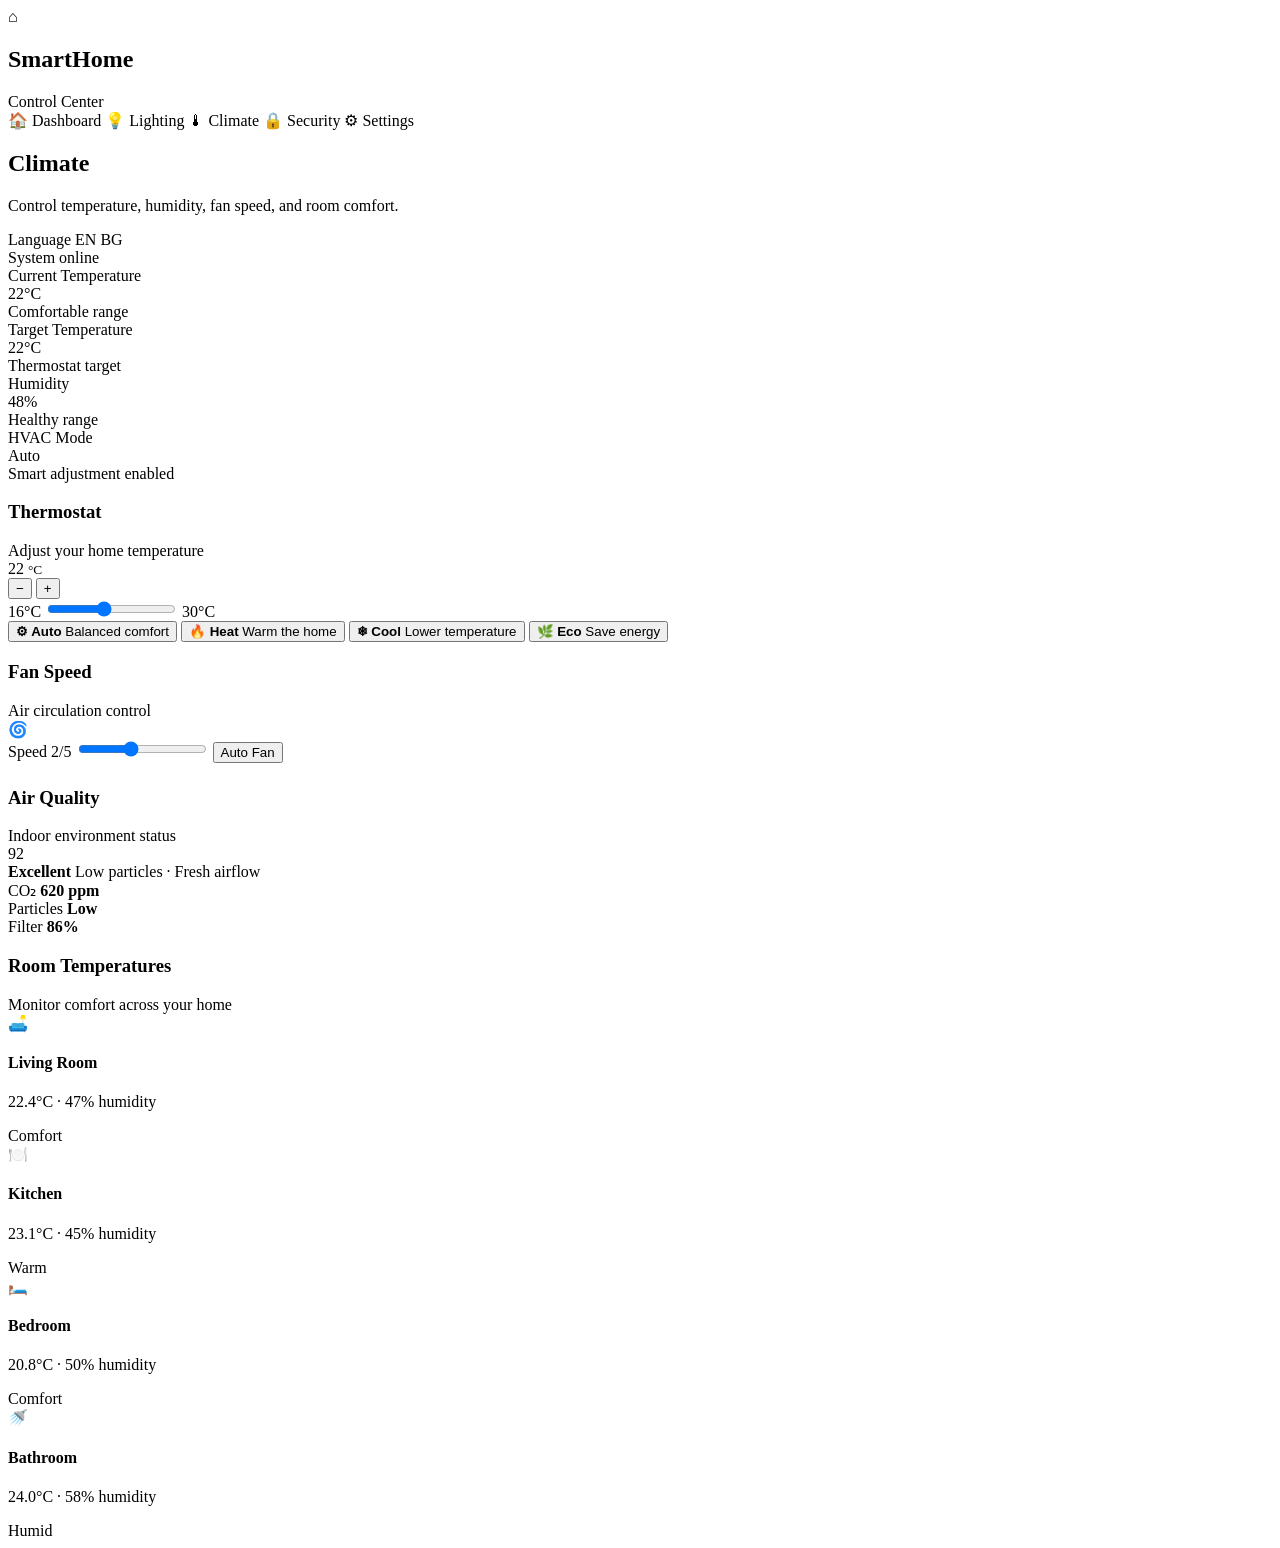
==== src/main/resources/templates/climate.html @ ca8c5885 "smartHome" ====
<!DOCTYPE html>
<html lang="en" th:lang="${#locale.language}" xmlns:th="http://www.thymeleaf.org">
<head>
    <meta charset="UTF-8">
    <meta name="viewport" content="width=device-width, initial-scale=1.0">
    <title th:text="#{climate.page.title}">Climate - Smart Home</title>
    <link rel="stylesheet" th:href="@{/css/dashboard.css}">
</head>

<body>
<div class="app">
    <aside class="sidebar">
        <div class="brand">
            <div class="brand-icon">⌂</div>
            <div>
                <h1 th:text="#{app.brand}">SmartHome</h1>
                <span th:text="#{app.subtitle}">Control Center</span>
            </div>
        </div>

        <nav class="nav">
            <a class="nav-item" th:href="@{/}" th:text="'🏠 ' + #{nav.dashboard}">🏠 Dashboard</a>
            <a class="nav-item" th:href="@{/lighting}" th:text="'💡 ' + #{nav.lighting}">💡 Lighting</a>
            <a class="nav-item active" th:href="@{/climate}" th:text="'🌡 ' + #{nav.climate}">🌡 Climate</a>
            <a class="nav-item" th:href="@{/security}" th:text="'🔒 ' + #{nav.security}">🔒 Security</a>
            <a class="nav-item" th:href="@{/settings}"  th:text="'⚙ ' + #{nav.settings}">⚙ Settings</a>
        </nav>
    </aside>

    <main class="main">
        <section class="topbar">
            <div>
                <h2 th:text="#{climate.page.heading}">Climate</h2>
                <p th:text="#{climate.page.description}">Control temperature, humidity, fan speed, and room comfort.</p>
            </div>

            <div class="topbar-actions">
                <div class="language-switch">
                    <span class="language-title" th:text="#{language.label}">Language</span>

                    <a class="language-button"
                       th:href="@{/climate(lang='en')}"
                       th:classappend="${#locale.language == 'en'} ? ' active' : ''">
                        EN
                    </a>

                    <a class="language-button"
                       th:href="@{/climate(lang='bg')}"
                       th:classappend="${#locale.language == 'bg'} ? ' active' : ''">
                        BG
                    </a>
                </div>

                <div class="status-pill">
                    <span class="status-dot"></span>
                    <span th:text="#{topbar.online}">System online</span>
                </div>
            </div>
        </section>

        <section class="summary-grid">
            <article class="summary-card">
                <div class="summary-label" th:text="#{climate.summary.currentTemperature}">Current Temperature</div>
                <div class="summary-value"><span id="currentTemperature">22</span>°C</div>
                <div class="summary-trend" th:text="#{climate.summary.currentTemperature.status}">Comfortable range</div>
            </article>

            <article class="summary-card">
                <div class="summary-label" th:text="#{climate.summary.targetTemperature}">Target Temperature</div>
                <div class="summary-value"><span id="targetTemperatureSummary">22</span>°C</div>
                <div class="summary-trend" th:text="#{climate.summary.targetTemperature.status}">Thermostat target</div>
            </article>

            <article class="summary-card">
                <div class="summary-label" th:text="#{climate.summary.humidity}">Humidity</div>
                <div class="summary-value"><span id="humidityValue">48</span>%</div>
                <div class="summary-trend" th:text="#{climate.summary.humidity.status}">Healthy range</div>
            </article>

            <article class="summary-card">
                <div class="summary-label" th:text="#{climate.summary.hvacMode}">HVAC Mode</div>
                <div class="summary-value climate-mode-summary" id="activeModeSummary" th:text="#{climate.mode.auto}">Auto</div>
                <div class="summary-trend" th:text="#{climate.summary.hvacMode.status}">Smart adjustment enabled</div>
            </article>
        </section>

        <section class="content-grid climate-layout">
            <div class="panel climate-control-panel">
                <div class="panel-header">
                    <div>
                        <h3 th:text="#{climate.thermostat.title}">Thermostat</h3>
                        <span th:text="#{climate.thermostat.subtitle}">Adjust your home temperature</span>
                    </div>

                    <span class="climate-status-badge"
                          id="systemStatus"
                          th:data-eco-saving="#{climate.status.ecoSaving}"
                          th:data-heating-active="#{climate.status.heatingActive}"
                          th:data-cooling-active="#{climate.status.coolingActive}"
                          th:data-stable="#{climate.status.stable}"
                          th:text="#{climate.status.heatingStandby}">
                        Heating standby
                    </span>
                </div>

                <div class="climate-thermostat">
                    <div class="climate-ring">
                        <div class="climate-ring-inner">
                            <span id="targetTemperature">22</span>
                            <small>°C</small>
                        </div>
                    </div>

                    <div class="climate-actions">
                        <button class="climate-round-button" type="button" onclick="changeTargetTemperature(-1)">−</button>
                        <button class="climate-round-button" type="button" onclick="changeTargetTemperature(1)">+</button>
                    </div>

                    <div class="temperature-range">
                        <span>16°C</span>
                        <input id="temperatureSlider"
                               class="temperature-slider"
                               type="range"
                               min="16"
                               max="30"
                               value="22"
                               oninput="setTargetTemperature(this.value)">
                        <span>30°C</span>
                    </div>
                </div>

                <div class="climate-modes">
                    <button class="mode-card active"
                            type="button"
                            th:data-mode="#{climate.mode.auto}"
                            onclick="setClimateMode(event, this.dataset.mode)">
                        <strong th:text="'⚙ ' + #{climate.mode.auto}">⚙ Auto</strong>
                        <span th:text="#{climate.mode.auto.description}">Balanced comfort</span>
                    </button>

                    <button class="mode-card"
                            type="button"
                            th:data-mode="#{climate.mode.heat}"
                            onclick="setClimateMode(event, this.dataset.mode)">
                        <strong th:text="'🔥 ' + #{climate.mode.heat}">🔥 Heat</strong>
                        <span th:text="#{climate.mode.heat.description}">Warm the home</span>
                    </button>

                    <button class="mode-card"
                            type="button"
                            th:data-mode="#{climate.mode.cool}"
                            onclick="setClimateMode(event, this.dataset.mode)">
                        <strong th:text="'❄ ' + #{climate.mode.cool}">❄ Cool</strong>
                        <span th:text="#{climate.mode.cool.description}">Lower temperature</span>
                    </button>

                    <button class="mode-card"
                            type="button"
                            th:data-mode="#{climate.mode.eco}"
                            onclick="setClimateMode(event, this.dataset.mode)">
                        <strong th:text="'🌿 ' + #{climate.mode.eco}">🌿 Eco</strong>
                        <span th:text="#{climate.mode.eco.description}">Save energy</span>
                    </button>
                </div>
            </div>

            <div class="side-stack">
                <section class="panel">
                    <div class="panel-header">
                        <div>
                            <h3 th:text="#{climate.fan.title}">Fan Speed</h3>
                            <span th:text="#{climate.fan.subtitle}">Air circulation control</span>
                        </div>
                    </div>

                    <div class="fan-control">
                        <div class="fan-icon" id="fanIcon">🌀</div>

                        <label class="brightness-label">
                            <span th:text="#{climate.fan.speed}">Speed</span>
                            <span class="brightness-value"><span id="fanSpeedValue">2</span>/5</span>
                        </label>

                        <input id="fanSpeedSlider"
                               class="brightness-slider"
                               type="range"
                               min="0"
                               max="5"
                               value="2"
                               oninput="updateFanSpeed(this.value)">

                        <button class="scene-button fan-auto-button"
                                type="button"
                                onclick="setAutoFan()"
                                th:text="#{climate.fan.auto}">
                            Auto Fan
                        </button>
                    </div>
                </section>

                <section class="panel" style="margin-top: 24px;">
                    <div class="panel-header">
                        <div>
                            <h3 th:text="#{climate.airQuality.title}">Air Quality</h3>
                            <span th:text="#{climate.airQuality.subtitle}">Indoor environment status</span>
                        </div>
                    </div>

                    <div class="air-quality-card">
                        <div class="air-quality-score">92</div>
                        <div>
                            <strong th:text="#{climate.airQuality.excellent}">Excellent</strong>
                            <span th:text="#{climate.airQuality.details}">Low particles · Fresh airflow</span>
                        </div>
                    </div>

                    <div class="climate-metric-list">
                        <div class="climate-metric">
                            <span th:text="#{climate.airQuality.co2}">CO₂</span>
                            <strong>620 ppm</strong>
                        </div>
                        <div class="climate-metric">
                            <span th:text="#{climate.airQuality.particles}">Particles</span>
                            <strong th:text="#{climate.airQuality.particles.low}">Low</strong>
                        </div>
                        <div class="climate-metric">
                            <span th:text="#{climate.airQuality.filter}">Filter</span>
                            <strong>86%</strong>
                        </div>
                    </div>
                </section>
            </div>
        </section>

        <section class="panel room-climate-panel">
            <div class="panel-header">
                <div>
                    <h3 th:text="#{climate.rooms.title}">Room Temperatures</h3>
                    <span th:text="#{climate.rooms.subtitle}">Monitor comfort across your home</span>
                </div>
            </div>

            <div class="room-climate-grid">
                <article class="room-climate-card">
                    <div class="device-icon">🛋️</div>
                    <div>
                        <h4 th:text="#{climate.room.livingRoom}">Living Room</h4>
                        <p th:text="#{climate.room.livingRoom.details}">22.4°C · 47% humidity</p>
                    </div>
                    <span class="room-status comfortable" th:text="#{climate.room.status.comfort}">Comfort</span>
                </article>

                <article class="room-climate-card">
                    <div class="device-icon">🍽️</div>
                    <div>
                        <h4 th:text="#{climate.room.kitchen}">Kitchen</h4>
                        <p th:text="#{climate.room.kitchen.details}">23.1°C · 45% humidity</p>
                    </div>
                    <span class="room-status warm" th:text="#{climate.room.status.warm}">Warm</span>
                </article>

                <article class="room-climate-card">
                    <div class="device-icon">🛏️</div>
                    <div>
                        <h4 th:text="#{climate.room.bedroom}">Bedroom</h4>
                        <p th:text="#{climate.room.bedroom.details}">20.8°C · 50% humidity</p>
                    </div>
                    <span class="room-status comfortable" th:text="#{climate.room.status.comfort}">Comfort</span>
                </article>

                <article class="room-climate-card">
                    <div class="device-icon">🚿</div>
                    <div>
                        <h4 th:text="#{climate.room.bathroom}">Bathroom</h4>
                        <p th:text="#{climate.room.bathroom.details}">24.0°C · 58% humidity</p>
                    </div>
                    <span class="room-status humid" th:text="#{climate.room.status.humid}">Humid</span>
                </article>
            </div>
        </section>
    </main>
</div>

<script>
    let targetTemperature = 22;

    function changeTargetTemperature(amount) {
        setTargetTemperature(targetTemperature + amount);
    }

    function setTargetTemperature(value) {
        targetTemperature = Number(value);

        if (targetTemperature < 16) {
            targetTemperature = 16;
        }

        if (targetTemperature > 30) {
            targetTemperature = 30;
        }

        document.getElementById("targetTemperature").textContent = targetTemperature;
        document.getElementById("targetTemperatureSummary").textContent = targetTemperature;
        document.getElementById("temperatureSlider").value = targetTemperature;

        updateSystemStatus();
    }

    function setClimateMode(event, mode) {
        document.querySelectorAll(".mode-card").forEach(card => {
            card.classList.remove("active");
        });

        event.currentTarget.classList.add("active");
        document.getElementById("activeModeSummary").textContent = mode;

        updateSystemStatus();
    }

    function updateSystemStatus() {
        const currentTemperature = Number(document.getElementById("currentTemperature").textContent);
        const activeMode = document.getElementById("activeModeSummary").textContent;
        const systemStatus = document.getElementById("systemStatus");
        const ecoMode = document.querySelector(".mode-card:nth-child(4)").dataset.mode;

        if (activeMode === ecoMode) {
            systemStatus.textContent = systemStatus.dataset.ecoSaving;
            return;
        }

        if (targetTemperature > currentTemperature) {
            systemStatus.textContent = systemStatus.dataset.heatingActive;
        } else if (targetTemperature < currentTemperature) {
            systemStatus.textContent = systemStatus.dataset.coolingActive;
        } else {
            systemStatus.textContent = systemStatus.dataset.stable;
        }
    }

    function updateFanSpeed(value) {
        document.getElementById("fanSpeedValue").textContent = value;

        const fanIcon = document.getElementById("fanIcon");

        if (Number(value) === 0) {
            fanIcon.textContent = "⏸";
        } else {
            fanIcon.textContent = "🌀";
        }
    }

    function setAutoFan() {
        document.getElementById("fanSpeedSlider").value = 3;
        updateFanSpeed(3);
    }

    updateSystemStatus();
</script>
</body>
</html>
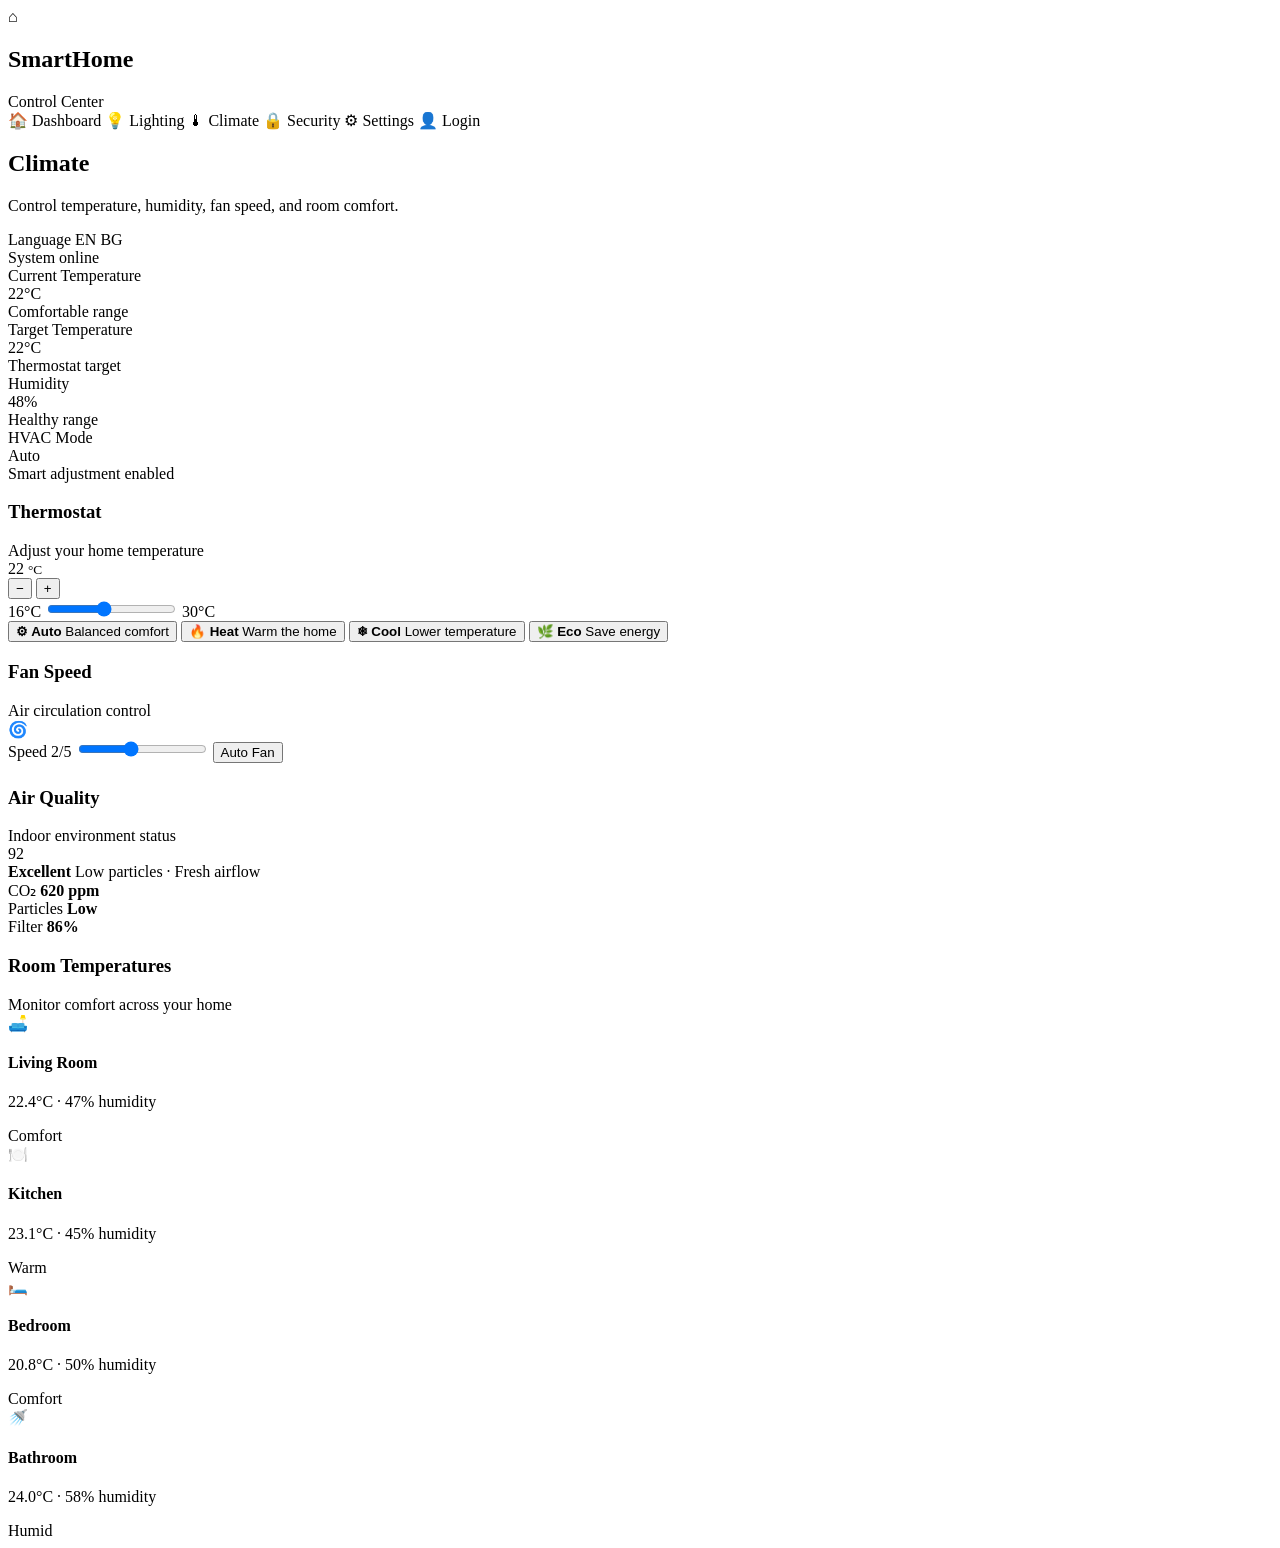
==== commit a36dd965: "css modify" ====
--- a/src/main/resources/templates/climate.html
+++ b/src/main/resources/templates/climate.html
@@ -24,6 +24,7 @@
             <a class="nav-item active" th:href="@{/climate}" th:text="'🌡 ' + #{nav.climate}">🌡 Climate</a>
             <a class="nav-item" th:href="@{/security}" th:text="'🔒 ' + #{nav.security}">🔒 Security</a>
             <a class="nav-item" th:href="@{/settings}"  th:text="'⚙ ' + #{nav.settings}">⚙ Settings</a>
+            <a class="nav-item" th:href="@{/login}" th:text="'👤 ' + #{nav.login}">👤 Login</a>
         </nav>
     </aside>
 
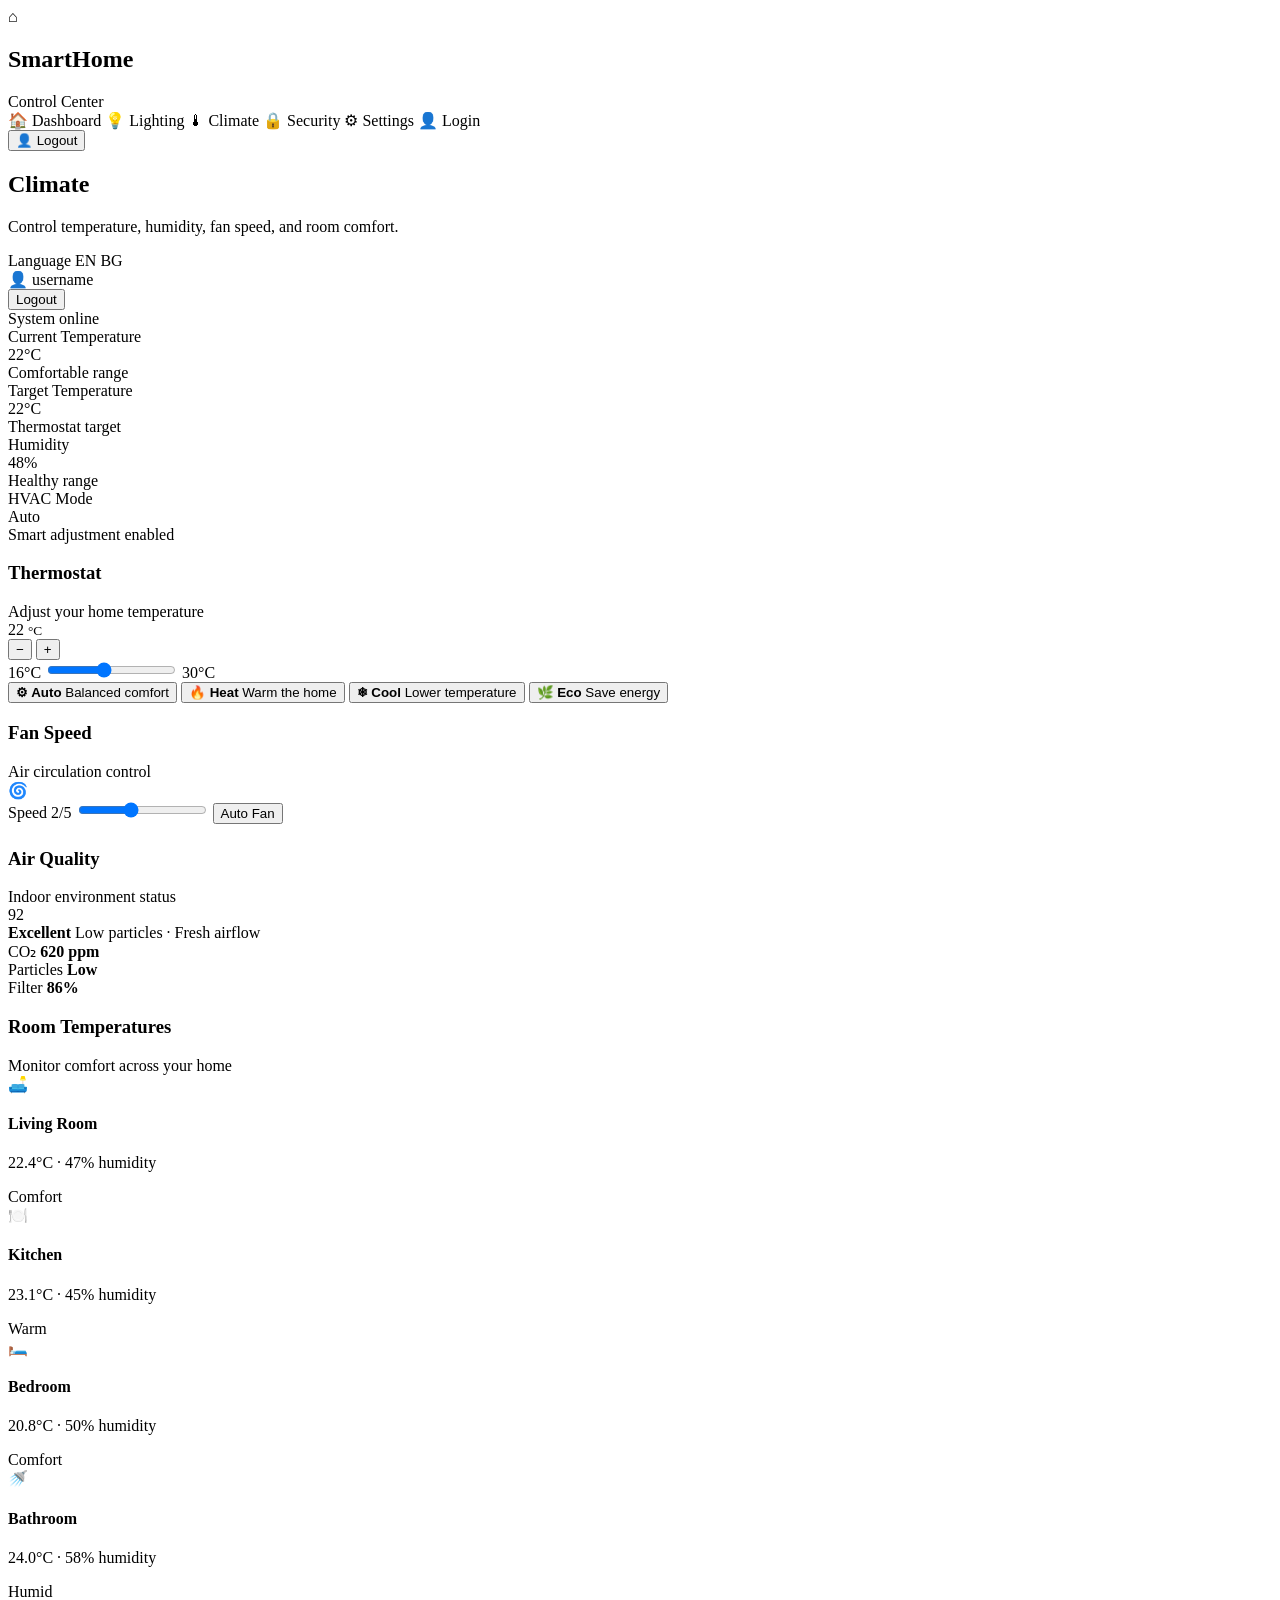
==== commit 6dd701df: "Add Logout button when user logged in and update CSS, Fix Bg translation" ====
--- a/src/main/resources/templates/climate.html
+++ b/src/main/resources/templates/climate.html
@@ -24,7 +24,13 @@
             <a class="nav-item active" th:href="@{/climate}" th:text="'🌡 ' + #{nav.climate}">🌡 Climate</a>
             <a class="nav-item" th:href="@{/security}" th:text="'🔒 ' + #{nav.security}">🔒 Security</a>
             <a class="nav-item" th:href="@{/settings}"  th:text="'⚙ ' + #{nav.settings}">⚙ Settings</a>
-            <a class="nav-item" th:href="@{/login}" th:text="'👤 ' + #{nav.login}">👤 Login</a>
+            <a class="nav-item" th:if="${loggedInUsername == null}" th:href="@{/login}" th:text="'👤 ' + #{nav.login}">
+                👤 Login </a>
+            <form th:if="${loggedInUsername != null}" th:action="@{/logout}" method="post" class="nav-logout-form">
+                <button type="submit" class="nav-item nav-logout-button" th:text="'👤 ' + #{nav.logout}">
+                    👤 Logout
+                </button>
+            </form>
         </nav>
     </aside>
 
@@ -51,7 +57,13 @@
                         BG
                     </a>
                 </div>
-
+                <div class="user-pill" th:if="${loggedInUsername != null}">
+                    👤 <span th:text="${loggedInUsername}">username</span>
+                </div>
+
+                <form class="topbar-form" th:if="${loggedInUsername != null}" th:action="@{/logout}" method="post">
+                    <button class="topbar-login-button" type="submit" th:text="'👤 ' + #{nav.logout}">Logout</button>
+                </form>
                 <div class="status-pill">
                     <span class="status-dot"></span>
                     <span th:text="#{topbar.online}">System online</span>
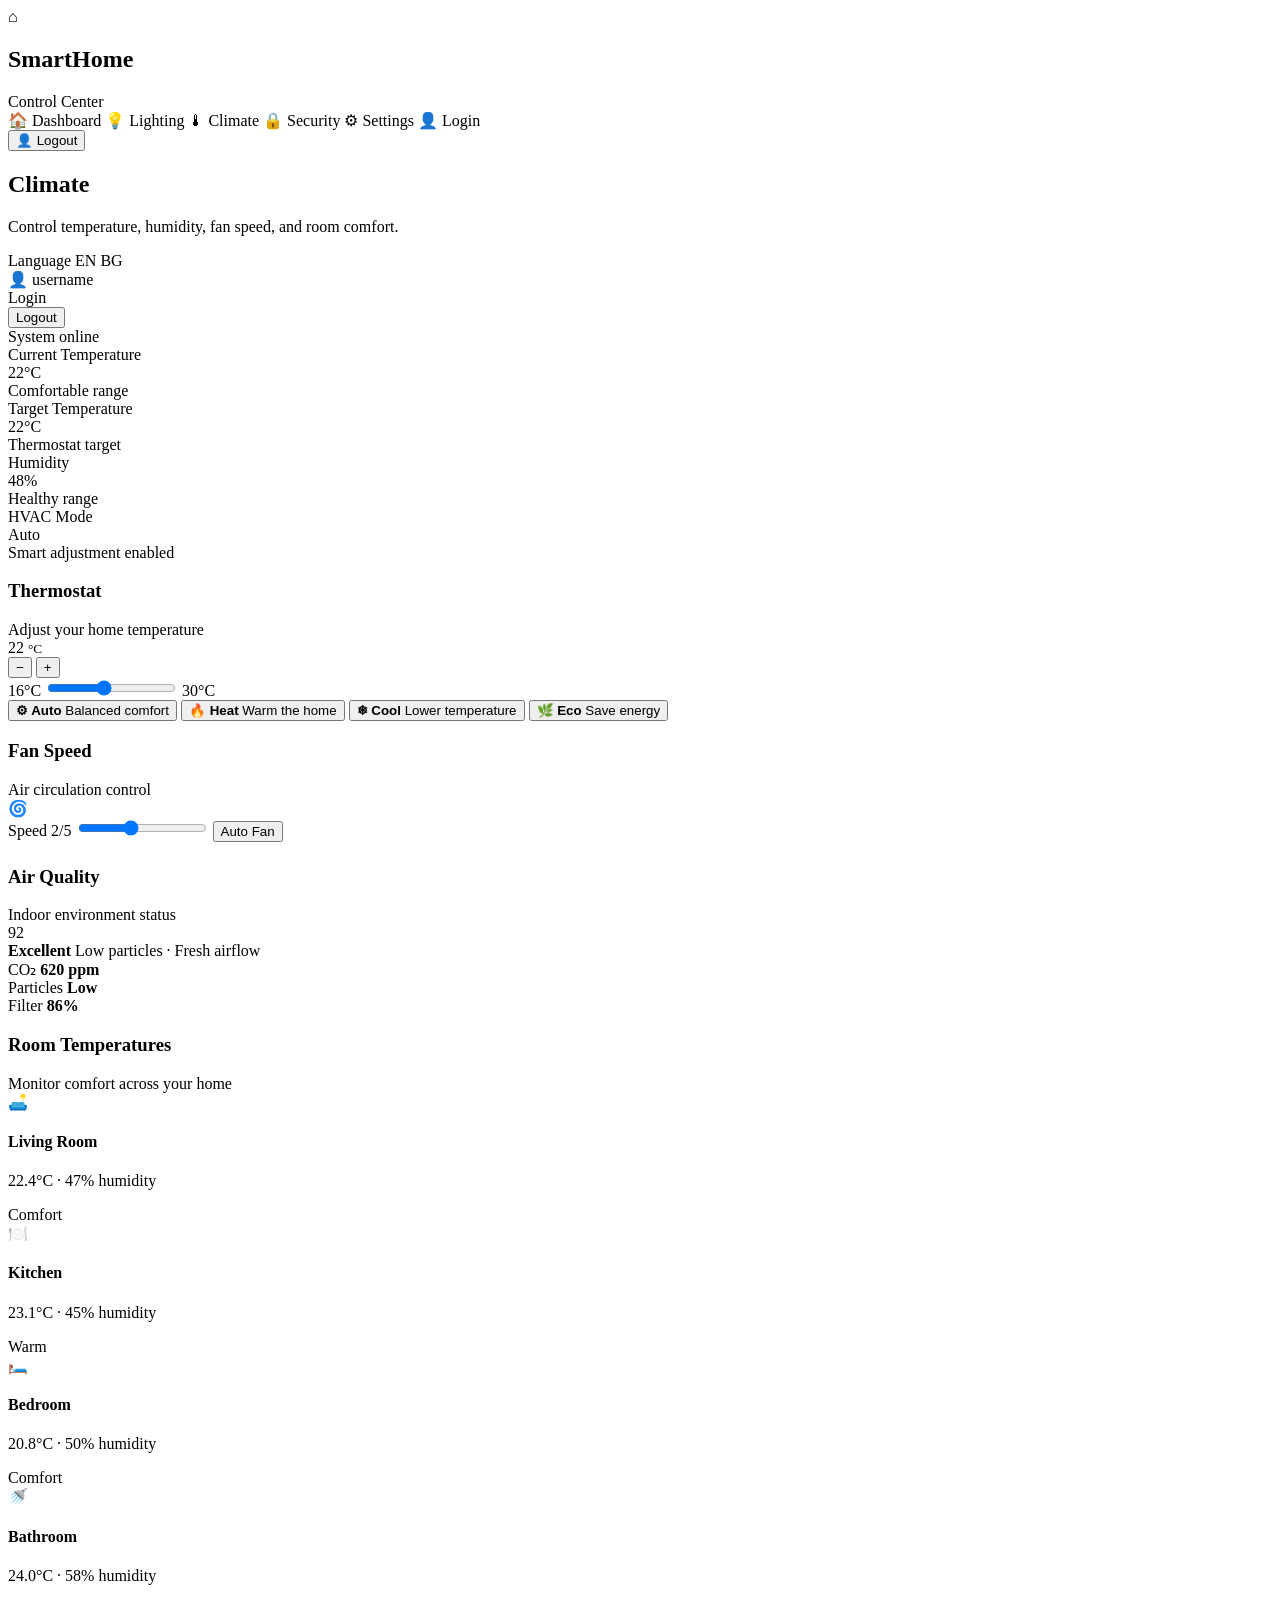
==== commit f766dea5: "minor nav-item fixes" ====
--- a/src/main/resources/templates/climate.html
+++ b/src/main/resources/templates/climate.html
@@ -24,8 +24,7 @@
             <a class="nav-item active" th:href="@{/climate}" th:text="'🌡 ' + #{nav.climate}">🌡 Climate</a>
             <a class="nav-item" th:href="@{/security}" th:text="'🔒 ' + #{nav.security}">🔒 Security</a>
             <a class="nav-item" th:href="@{/settings}"  th:text="'⚙ ' + #{nav.settings}">⚙ Settings</a>
-            <a class="nav-item" th:if="${loggedInUsername == null}" th:href="@{/login}" th:text="'👤 ' + #{nav.login}">
-                👤 Login </a>
+            <a class="nav-item" th:if="${loggedInUsername == null}" th:href="@{/login}" th:text="'👤 ' + #{nav.login}">👤 Login </a>
             <form th:if="${loggedInUsername != null}" th:action="@{/logout}" method="post" class="nav-logout-form">
                 <button type="submit" class="nav-item nav-logout-button" th:text="'👤 ' + #{nav.logout}">
                     👤 Logout
@@ -60,9 +59,14 @@
                 <div class="user-pill" th:if="${loggedInUsername != null}">
                     👤 <span th:text="${loggedInUsername}">username</span>
                 </div>
-
+                <a th:if="${loggedInUsername == null}"
+                   class="topbar-login-button"
+                   th:href="@{/login}"
+                   th:text="#{nav.login}">
+                    Login
+                </a>
                 <form class="topbar-form" th:if="${loggedInUsername != null}" th:action="@{/logout}" method="post">
-                    <button class="topbar-login-button" type="submit" th:text="'👤 ' + #{nav.logout}">Logout</button>
+                    <button class="topbar-login-button" type="submit" th:text="#{nav.logout}">Logout</button>
                 </form>
                 <div class="status-pill">
                     <span class="status-dot"></span>
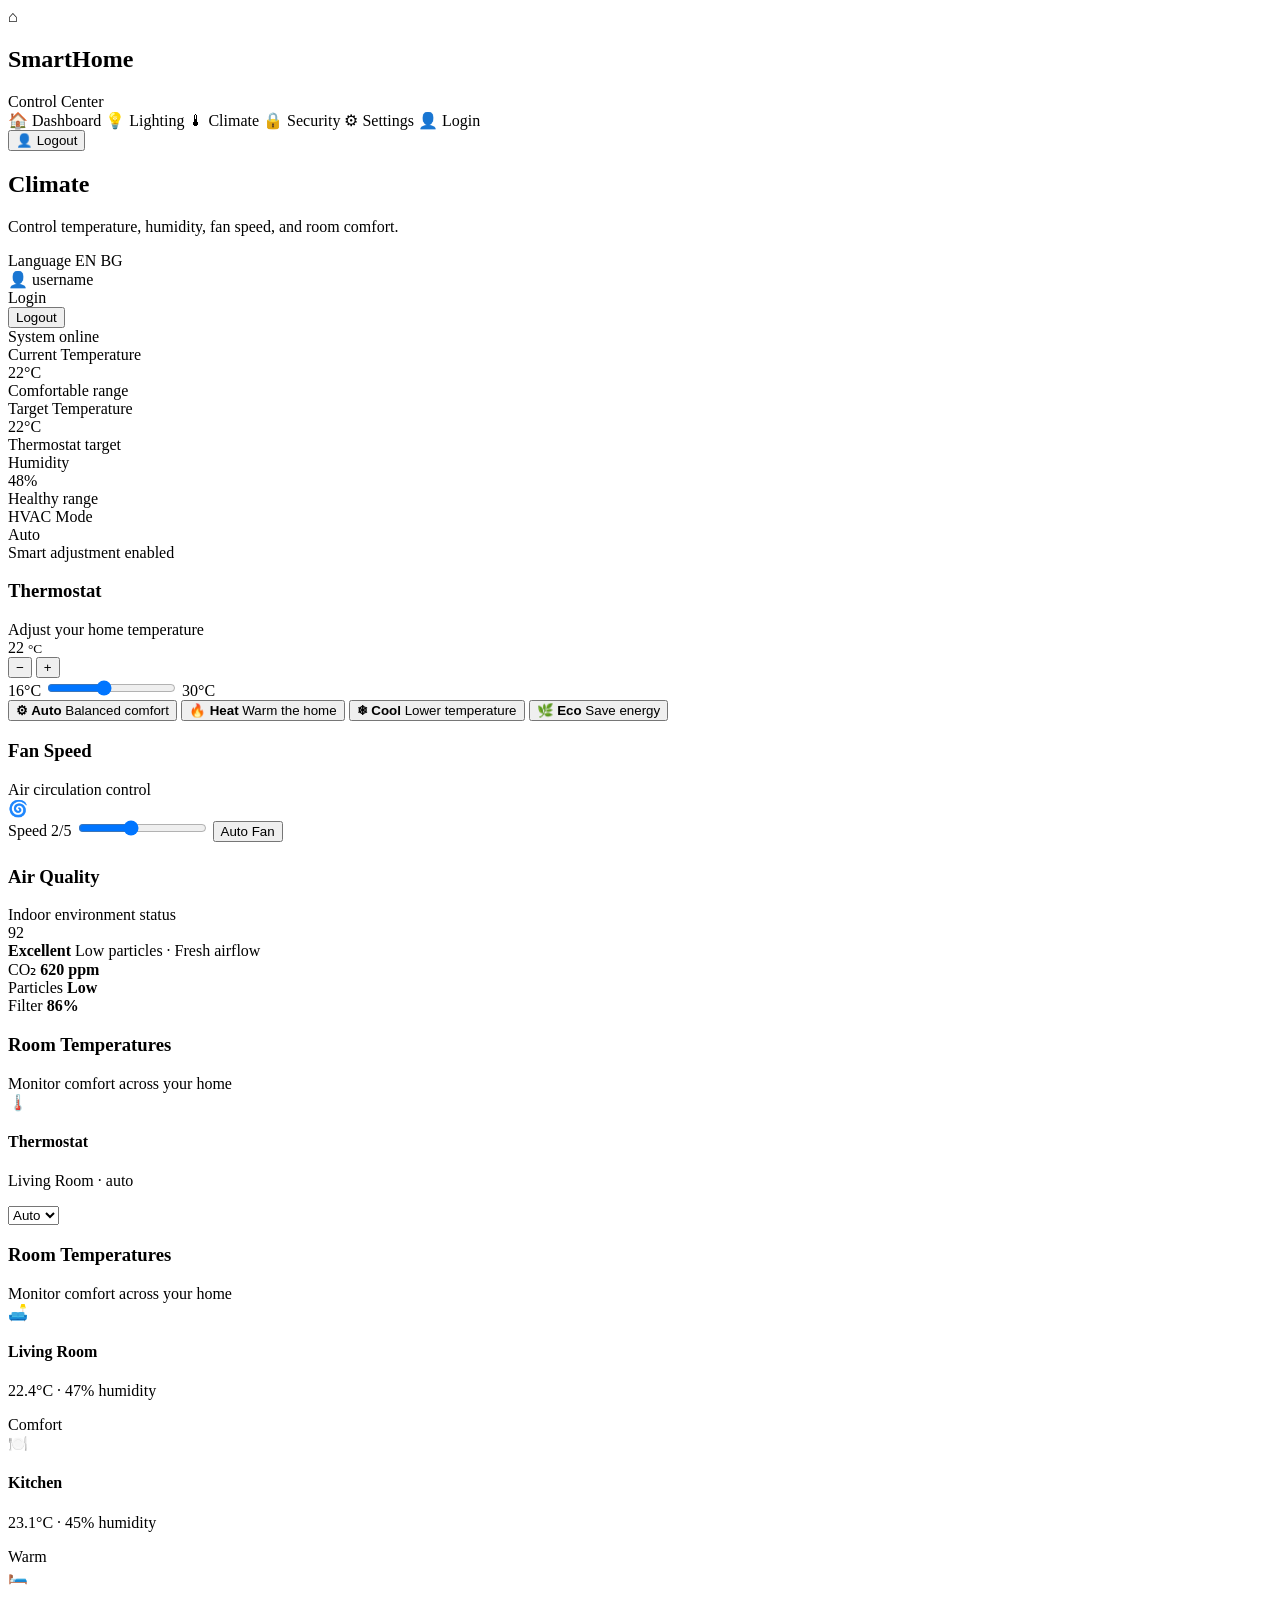
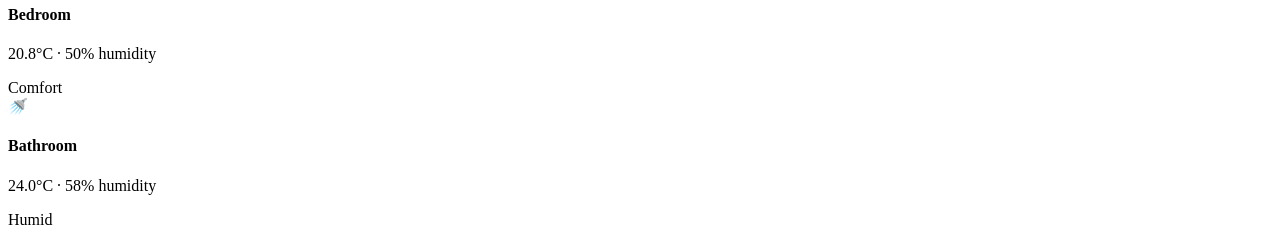
==== commit d1038636: "Improve form validation for registration, login, and device creation, Redirect unauthenticated users" ====
--- a/src/main/resources/templates/climate.html
+++ b/src/main/resources/templates/climate.html
@@ -258,6 +258,42 @@
             </div>
 
             <div class="room-climate-grid">
+                <article class="room-climate-card" th:each="device : ${devices}">
+                    <div class="device-icon">🌡️</div>
+
+                    <div>
+                        <h4 th:text="${device.name}">Thermostat</h4>
+                        <p>
+                            <span th:text="${device.room}">Living Room</span>
+                            ·
+                            <span th:text="${device.mode}">auto</span>
+                        </p>
+                    </div>
+
+                    <form th:action="@{/devices/mode}" method="post">
+                        <input type="hidden" name="deviceId" th:value="${device.id}">
+                        <input type="hidden" name="returnTo" value="/climate">
+
+                        <select name="mode" class="form-input" onchange="this.form.submit()">
+                            <option value="auto" th:selected="${device.mode == 'auto'}">Auto</option>
+                            <option value="heat" th:selected="${device.mode == 'heat'}">Heat</option>
+                            <option value="cool" th:selected="${device.mode == 'cool'}">Cool</option>
+                            <option value="eco" th:selected="${device.mode == 'eco'}">Eco</option>
+                        </select>
+                    </form>
+                </article>
+            </div>
+        </section>
+
+        <section class="panel room-climate-panel">
+            <div class="panel-header">
+                <div>
+                    <h3 th:text="#{climate.rooms.title}">Room Temperatures</h3>
+                    <span th:text="#{climate.rooms.subtitle}">Monitor comfort across your home</span>
+                </div>
+            </div>
+
+            <div class="room-climate-grid">
                 <article class="room-climate-card">
                     <div class="device-icon">🛋️</div>
                     <div>
